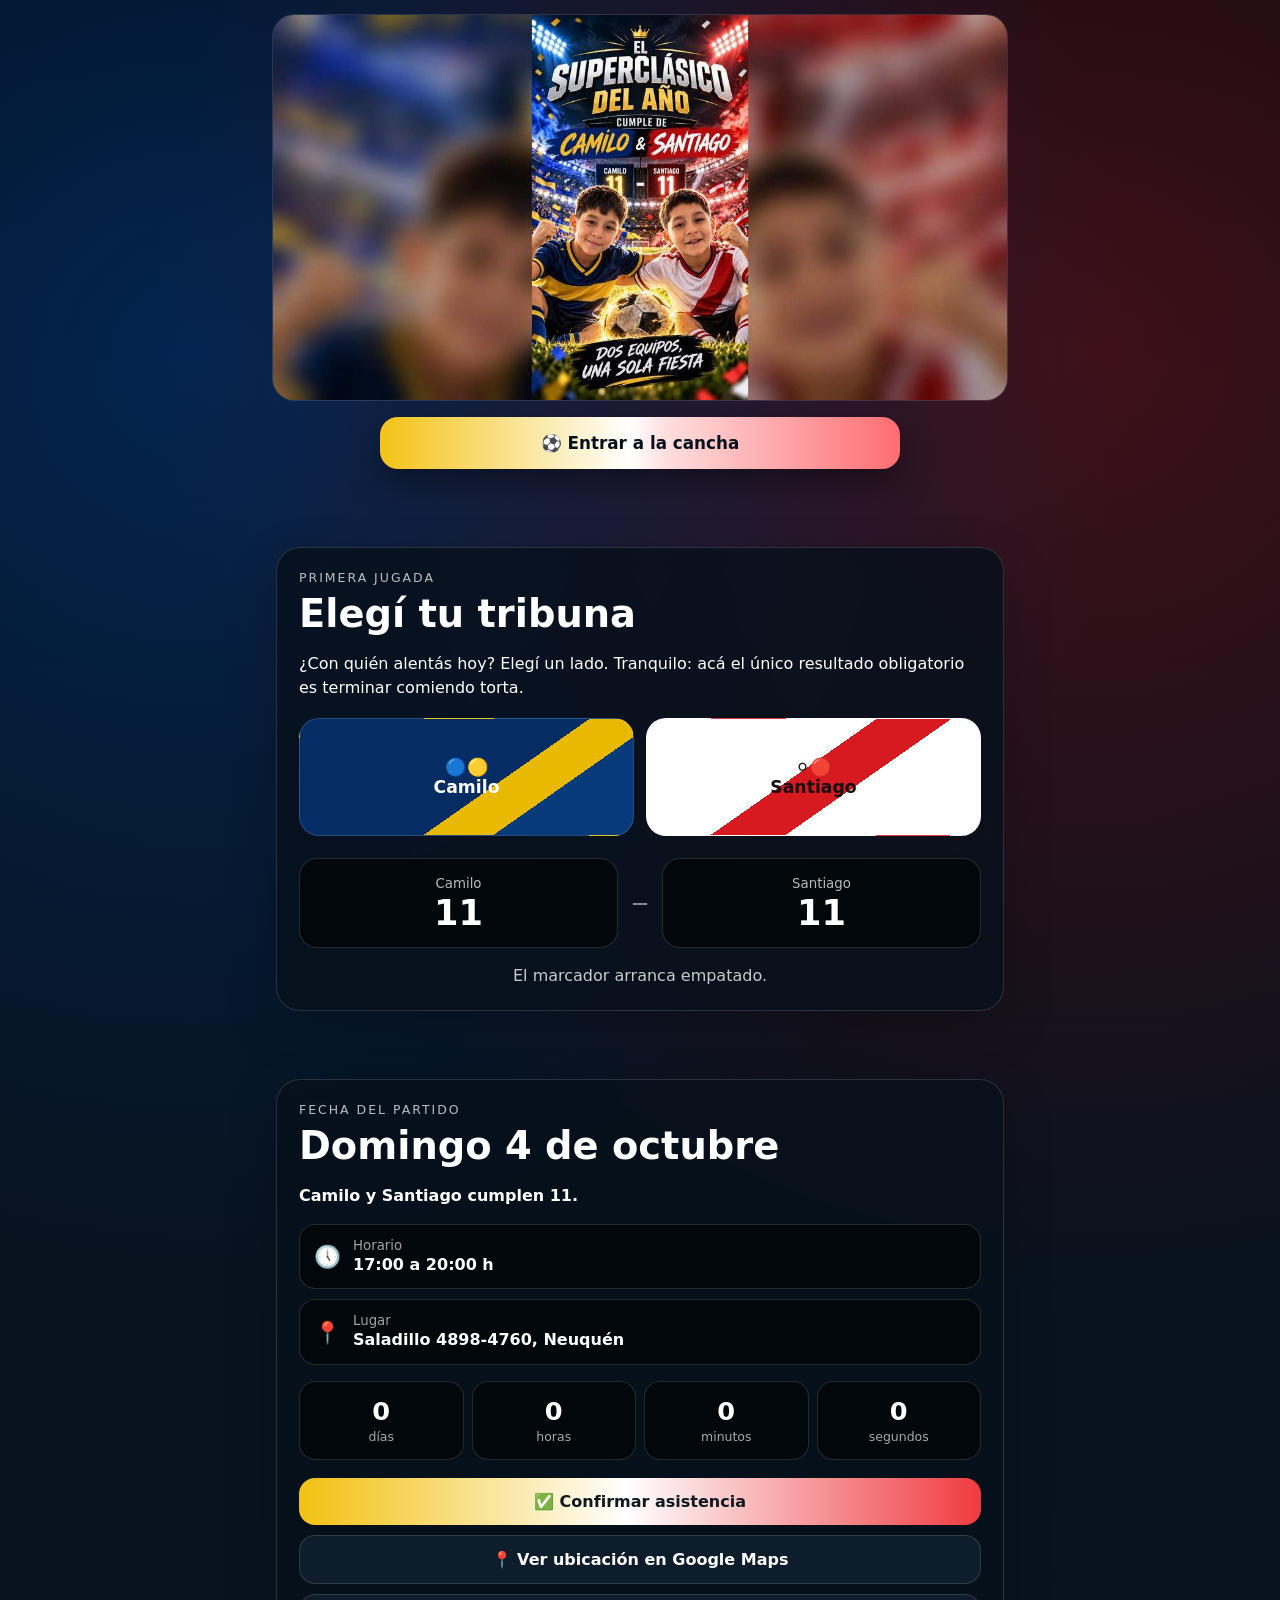
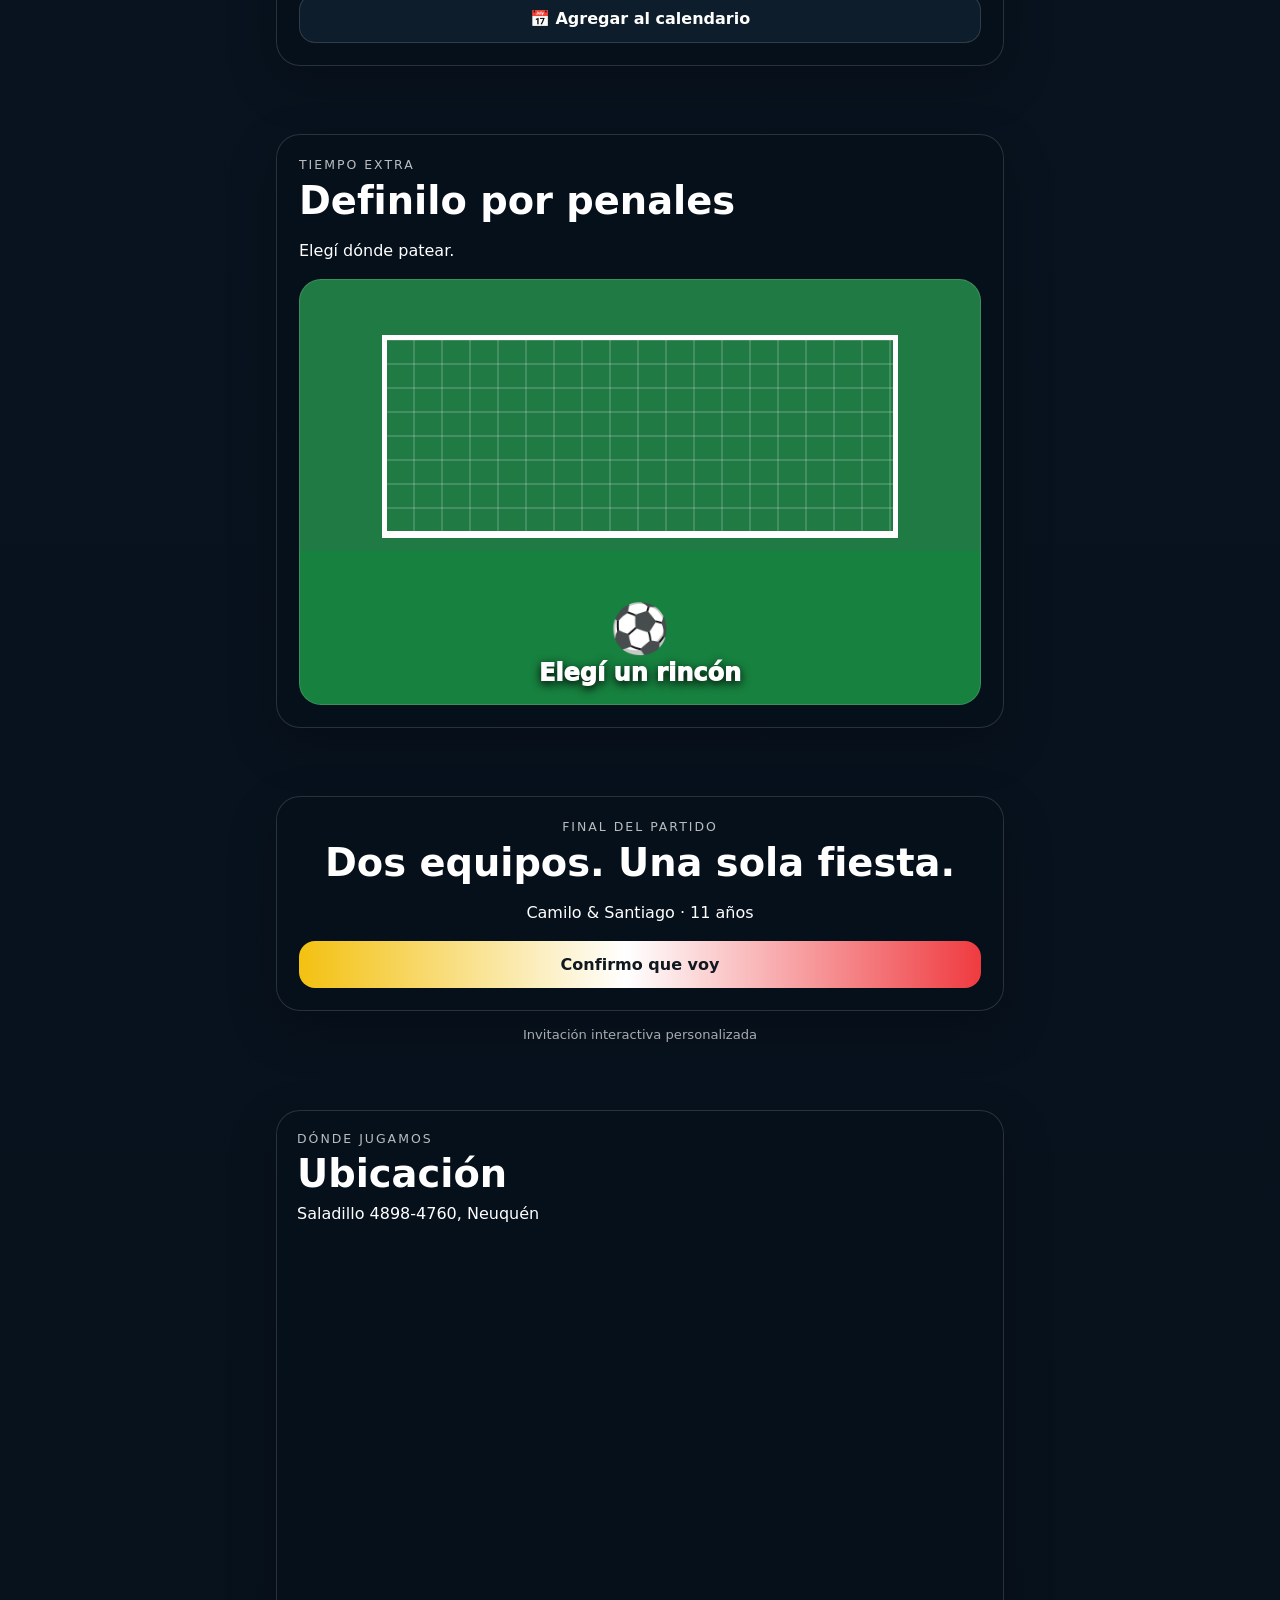
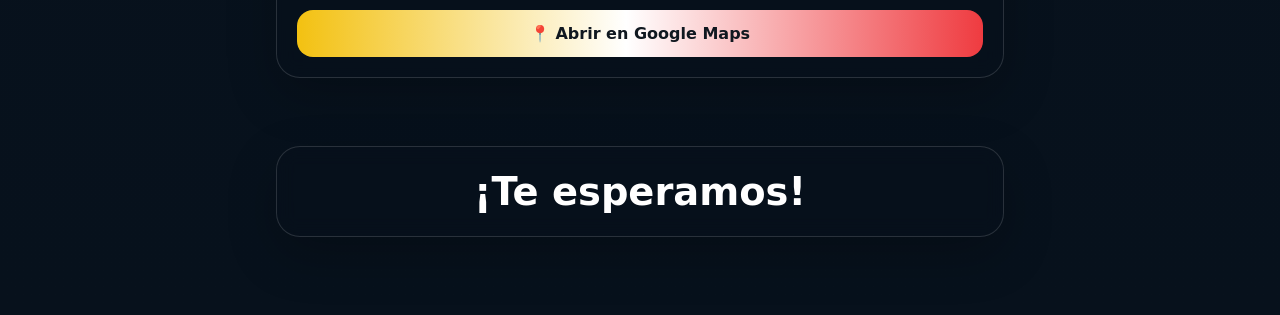
==== cumple-cami-santi.html @ a88ed733 "Add files via upload" ====
<!DOCTYPE html>
<html lang="es">
<head>
<meta charset="utf-8" />
<meta name="viewport" content="width=device-width,initial-scale=1,viewport-fit=cover" />
<meta name="theme-color" content="#08131f" />
<meta name="description" content="El Superclásico del Año: cumpleaños de Camilo y Santiago. Domingo 4 de octubre, de 17 a 20 h.">
<meta property="og:type" content="website">
<meta property="og:title" content="⚽ El Superclásico del Año — Camilo & Santiago">
<meta property="og:description" content="Domingo 4 de octubre · 17:00 a 20:00 h · ¡Te esperamos!">
<meta property="og:url" content="https://neubyte.github.io/enclave.trovador/cumple-cami-santi/">
<meta property="og:image" content="https://neubyte.github.io/enclave.trovador/cumple-cami-santi-preview.jpg">
<meta property="og:image:secure_url" content="https://neubyte.github.io/enclave.trovador/cumple-cami-santi/cumple-cami-santi-preview.jpg">
<meta property="og:image:type" content="image/jpeg">
<meta property="og:image:width" content="1200">
<meta property="og:image:height" content="630">
<meta property="og:image:alt" content="Invitación al cumpleaños de Camilo y Santiago">
<meta name="twitter:card" content="summary_large_image">
<meta name="twitter:title" content="⚽ El Superclásico del Año — Camilo & Santiago">
<meta name="twitter:description" content="Domingo 4 de octubre · 17:00 a 20:00 h">
<meta name="twitter:image" content="https://neubyte.github.io/enclave.trovador/cumple-cami-santi-preview.jpg">

<title>El Superclásico del Año — Camilo & Santiago</title>
<link rel="canonical" href="https://neubyte.github.io/enclave.trovador/cumple-cami-santi/">
<style>
:root {
  --azul:#063b7a;
  --amarillo:#f4c316;
  --rojo:#d71920;
  --blanco:#ffffff;
  --negro:#07111c;
  --card:rgba(7,17,28,.82);
  --line:rgba(255,255,255,.14);
}
*{box-sizing:border-box}
button,a{-webkit-tap-highlight-color:transparent}
html{scroll-behavior:smooth}
body{
  margin:0;
  font-family:Inter,system-ui,-apple-system,Segoe UI,Roboto,Arial,sans-serif;
  color:#fff;
  background:
    radial-gradient(circle at 15% 10%, rgba(0,82,190,.35), transparent 28%),
    radial-gradient(circle at 85% 10%, rgba(215,25,32,.28), transparent 28%),
    linear-gradient(180deg,#040a11,#08131f 38%,#07111c);
}
button,a{font:inherit}
.wrap{max-width:760px;margin:auto;padding:0 16px 44px}
.hero{max-width:760px;margin:0 auto;padding:14px 12px 0}
.hero-image{display:block;width:100%;height:auto;border-radius:22px;border:1px solid rgba(255,255,255,.12)}
.enter{
  position:relative;z-index:2;
  margin:0 16px calc(8px + env(safe-area-inset-bottom));
  width:min(92%,520px);
  border:0;border-radius:18px;
  padding:16px 20px;
  font-weight:900;font-size:1.05rem;
  color:#07111c;
  background:linear-gradient(90deg,var(--amarillo),#fff 48%,#ffdedf 55%,#ff6d72);
  box-shadow:0 14px 34px rgba(0,0,0,.42);
  cursor:pointer;
}
.section{padding:34px 0}
.card{
  background:var(--card);
  border:1px solid var(--line);
  border-radius:24px;
  padding:22px;
  backdrop-filter:blur(10px);
  box-shadow:0 18px 50px rgba(0,0,0,.22);
}
.kicker{font-size:.78rem;letter-spacing:.16em;text-transform:uppercase;opacity:.72}
h2{margin:.35rem 0 1rem;font-size:clamp(1.6rem,6vw,2.4rem)}
p{line-height:1.5}
.teams{display:grid;grid-template-columns:1fr 1fr;gap:12px;margin-top:18px}
.team{
  min-height:118px;border:1px solid var(--line);border-radius:20px;padding:18px;
  color:white;font-weight:900;font-size:1.08rem;cursor:pointer;position:relative;overflow:hidden;
  transition:.2s transform,.2s border-color,.2s box-shadow;
}
.team:hover,.team:focus{transform:translateY(-2px)}
.team.boca{background:linear-gradient(145deg,#052d63 0 58%,#e8b900 58% 72%,#063b7a 72%)}
.team.river{background:linear-gradient(145deg,#fff 0 46%,#d71920 46% 61%,#fff 61%);color:#111}
.team.selected{outline:3px solid #fff;box-shadow:0 0 0 5px rgba(255,255,255,.1),0 12px 30px rgba(0,0,0,.28)}
.score{display:grid;grid-template-columns:1fr auto 1fr;gap:14px;align-items:center;margin:22px 0 0}
.scorebox{
  text-align:center;border-radius:18px;padding:14px 10px;background:#02070b;border:1px solid var(--line)
}
.scorebox strong{display:block;font-size:2.2rem}
.scorebox small{opacity:.72}
.vs{font-weight:900;opacity:.5}
.event-info{display:grid;gap:10px;margin:16px 0}
.event-row{display:flex;align-items:center;gap:12px;padding:13px 14px;border-radius:16px;background:#02070b;border:1px solid var(--line)}
.event-icon{font-size:1.35rem;flex:0 0 auto}
.event-row small{display:block;opacity:.62;margin-bottom:2px}
.event-row strong{display:block;font-size:1rem;line-height:1.3}
.counter{display:grid;grid-template-columns:repeat(4,1fr);gap:8px;margin-top:14px}
.unit{text-align:center;background:#02070b;border:1px solid var(--line);border-radius:16px;padding:14px 8px}
.unit b{font-size:1.6rem;display:block}
.unit span{font-size:.78rem;opacity:.65}
.actions{display:grid;gap:10px;margin-top:18px}
.btn{
  display:block;width:100%;text-align:center;text-decoration:none;
  padding:14px 16px;border-radius:16px;border:1px solid var(--line);
  background:#0e1d2b;color:#fff;font-weight:800;cursor:pointer;
}
.btn.primary{background:linear-gradient(90deg,#f3c111,#fff 48%,#ef3b40);color:#101820;border:none}
.btn.disabled{opacity:.42;cursor:not-allowed}
.penal-wrap{position:relative;aspect-ratio:16/10;border-radius:22px;overflow:hidden;background:
  linear-gradient(#1f7a43 0 64%,#17813f 64%);
  border:1px solid var(--line);
}
.goal{
  position:absolute;left:12%;right:12%;top:13%;height:48%;
  border:5px solid #fff;border-bottom-width:7px;
  background:
   repeating-linear-gradient(90deg,transparent 0 26px,rgba(255,255,255,.16) 26px 28px),
   repeating-linear-gradient(0deg,transparent 0 22px,rgba(255,255,255,.16) 22px 24px);
}
.target{position:absolute;width:25%;height:48%;top:13%;border:0;background:transparent;cursor:pointer}
.target.left{left:12%} .target.center{left:37.5%} .target.right{right:12%}
.ball{
  position:absolute;
  left:50%;
  bottom:11%;
  transform:translateX(-50%);
  font-size:48px;
  transition:left .48s cubic-bezier(.2,.8,.2,1),
             bottom .48s cubic-bezier(.2,.8,.2,1),
             transform .48s cubic-bezier(.2,.8,.2,1);
  z-index:4;
}
.goalmsg{position:absolute;left:0;right:0;bottom:4%;text-align:center;font-size:1.5rem;font-weight:1000;text-shadow:0 3px 10px #000}
.map-card{overflow:hidden;padding:0}
.map-head{padding:20px 20px 14px}
.map-frame{width:100%;height:340px;border:0;display:block}
.map-actions{padding:14px 20px 20px}
.footer{text-align:center;opacity:.65;font-size:.82rem;padding-top:16px}
.confetti{position:fixed;inset:0;pointer-events:none;z-index:99;overflow:hidden}
.confetti i{position:absolute;top:-20px;width:10px;height:16px;animation:fall 1.8s linear forwards}
@keyframes fall{to{transform:translateY(110vh) rotate(720deg);opacity:.9}}
@media (max-width:440px){
  .wrap{padding-left:12px;padding-right:12px}
  .card{padding:18px}
  .unit{padding:12px 4px}
  .unit b{font-size:1.35rem}
  .unit span{font-size:.68rem}
}
</style>
</head>
<body>
<section class="hero" id="inicio"><img class="hero-image" src="cumple-cami-santi-preview.jpg" alt="El Superclásico del Año, cumple de Camilo y Santiago"></section>

<div class="wrap" style="padding-top:16px">
  <button class="enter" style="position:static;margin:0 auto;display:block"
    onclick="document.querySelector('#elegi').scrollIntoView({behavior:'smooth'})">
    ⚽ Entrar a la cancha
  </button>
</div>

<main class="wrap">
  <section class="section" id="elegi">
    <div class="card">
      <div class="kicker">Primera jugada</div>
      <h2>Elegí tu tribuna</h2>
      <p>¿Con quién alentás hoy? Elegí un lado. Tranquilo: acá el único resultado obligatorio es terminar comiendo torta.</p>
      <div class="teams">
        <button class="team boca" id="bocaBtn" onclick="chooseTeam('boca')">🔵🟡<br>Camilo</button>
        <button class="team river" id="riverBtn" onclick="chooseTeam('river')">⚪🔴<br>Santiago</button>
      </div>
      <div class="score">
        <div class="scorebox"><small>Camilo</small><strong id="bocaScore">11</strong></div>
        <div class="vs">—</div>
        <div class="scorebox"><small>Santiago</small><strong id="riverScore">11</strong></div>
      </div>
      <p id="teamMsg" style="text-align:center;margin-bottom:0;opacity:.78">El marcador arranca empatado.</p>
    </div>
  </section>

  <section class="section">
    <div class="card">
      <div class="kicker">Fecha del partido</div>
      <h2>Domingo 4 de octubre</h2>
      <p><strong>Camilo y Santiago cumplen 11.</strong></p>
      <div class="event-info">
        <div class="event-row">
          <span class="event-icon">🕔</span>
          <div><small>Horario</small><strong>17:00 a 20:00 h</strong></div>
        </div>
        <div class="event-row">
          <span class="event-icon">📍</span>
          <div><small>Lugar</small><strong>Saladillo 4898-4760, Neuquén</strong></div>
        </div>
      </div>
      <div class="counter">
        <div class="unit"><b id="days">--</b><span>días</span></div>
        <div class="unit"><b id="hours">--</b><span>horas</span></div>
        <div class="unit"><b id="mins">--</b><span>minutos</span></div>
        <div class="unit"><b id="secs">--</b><span>segundos</span></div>
      </div>
      <div class="actions">
        <button class="btn primary" onclick="shareWhatsApp()">✅ Confirmar asistencia</button>
        <a class="btn" href="https://maps.app.goo.gl/YKvJ166bS27GcrrD7" target="_blank" rel="noopener noreferrer">📍 Ver ubicación en Google Maps</a>
        <button class="btn" onclick="downloadICS()">📅 Agregar al calendario</button>
      </div>
    </div>
  </section>

  <section class="section">
    <div class="card">
      <div class="kicker">Tiempo extra</div>
      <h2>Definilo por penales</h2>
      <p>Elegí dónde patear.</p>
      <div class="penal-wrap" id="penal">
        <div class="goal"></div>
        <button aria-label="Patear a la izquierda" class="target left" onclick="shoot('left')"></button>
        <button aria-label="Patear al centro" class="target center" onclick="shoot('center')"></button>
        <button aria-label="Patear a la derecha" class="target right" onclick="shoot('right')"></button>
        <div class="ball" id="ball">⚽</div>
        <div class="goalmsg" id="goalmsg">Elegí un rincón</div>
      </div>
    </div>
  </section>

  <section class="section">
    <div class="card" style="text-align:center">
      <div class="kicker">Final del partido</div>
      <h2>Dos equipos. Una sola fiesta.</h2>
      <p>Camilo & Santiago · 11 años</p>
      <button class="btn primary" onclick="shareWhatsApp()">Confirmo que voy</button>
    </div>
    <div class="footer">Invitación interactiva personalizada</div>
  </section>

  <section class="section" id="mapa">
    <div class="card map-card">
      <div class="map-head">
        <div class="kicker">Dónde jugamos</div>
        <h2 style="margin-bottom:.35rem">Ubicación</h2>
        <p style="margin-top:0">Saladillo 4898-4760, Neuquén</p>
      </div>
      <iframe
        class="map-frame"
        title="Mapa del lugar del cumpleaños"
        loading="lazy"
        referrerpolicy="no-referrer-when-downgrade"
        src="https://www.google.com/maps?q=Saladillo%204898-4760%2C%20Neuqu%C3%A9n&output=embed">
      </iframe>
      <div class="map-actions">
        <a class="btn primary"
           href="https://maps.app.goo.gl/YKvJ166bS27GcrrD7"
           target="_blank"
           rel="noopener noreferrer">📍 Abrir en Google Maps</a>
      </div>
    </div>
  </section>

  <section class="section">
    <div class="card" style="text-align:center">
      <h2 style="margin:0">¡Te esperamos!</h2>
    </div>
  </section>

</main>

<div class="confetti" id="confetti"></div>

<script>
const EVENT_DATE = new Date('2026-10-04T17:00:00-03:00');
let choice = localStorage.getItem('equipoCumple') || null;

function chooseTeam(team){
  choice = team;
  localStorage.setItem('equipoCumple', team);
  document.getElementById('bocaBtn').classList.toggle('selected', team==='boca');
  document.getElementById('riverBtn').classList.toggle('selected', team==='river');
  document.getElementById('bocaScore').textContent = team==='boca' ? '12' : '11';
  document.getElementById('riverScore').textContent = team==='river' ? '12' : '11';
  document.getElementById('teamMsg').textContent = team==='boca'
    ? 'Elegiste la tribuna de Camilo 🔵🟡'
    : 'Elegiste la tribuna de Santiago ⚪🔴';
  burst();
}
if(choice) chooseTeam(choice);

function tick(){
  const diff = EVENT_DATE - new Date();
  if(diff <= 0){
    days.textContent = hours.textContent = mins.textContent = secs.textContent = '0';
    return;
  }
  days.textContent = Math.floor(diff/86400000);
  hours.textContent = Math.floor((diff%86400000)/3600000);
  mins.textContent = Math.floor((diff%3600000)/60000);
  secs.textContent = Math.floor((diff%60000)/1000).toString().padStart(2,'0');
}
tick(); setInterval(tick, 1000);

function shareWhatsApp(){
  const team = choice === 'boca' ? 'Camilo/Boca' : choice === 'river' ? 'Santiago/River' : 'todavía no elegí tribuna';
  const msg = `¡Hola! Confirmo asistencia al cumple de Camilo y Santiago ⚽🎉\nMi tribuna: ${team}`;
  window.open('https://wa.me/5492996238668?text=' + encodeURIComponent(msg), '_blank');
}

function downloadICS(){
  const text = [
    'BEGIN:VCALENDAR',
    'VERSION:2.0',
    'PRODID:-//Cumple Camilo y Santiago//ES',
    'BEGIN:VEVENT',
    'UID:camilo-santiago-20261004@cumple',
    'DTSTAMP:20260924T203000Z',
    'DTSTART:20261004T200000Z',
    'DTEND:20261004T230000Z',
    'SUMMARY:Cumple de Camilo y Santiago',
    'DESCRIPTION:El Superclásico del Año. Dos equipos, una sola fiesta.',
    'END:VEVENT',
    'END:VCALENDAR'
  ].join('\r\n');
  const blob = new Blob([text], {type:'text/calendar'});
  const url = URL.createObjectURL(blob);
  const a = document.createElement('a');
  a.href = url; a.download = 'Cumple_Camilo_Santiago.ics';
  a.click(); URL.revokeObjectURL(url);
}

let shotInProgress = false;

function shoot(side){
  if(shotInProgress) return;
  shotInProgress = true;

  const ball = document.getElementById('ball');
  const msg = document.getElementById('goalmsg');

  ball.style.transition = 'none';
  ball.style.left = '50%';
  ball.style.bottom = '11%';
  ball.style.transform = 'translateX(-50%) scale(1)';
  msg.textContent = '¡Va el remate!';

  requestAnimationFrame(() => {
    requestAnimationFrame(() => {
      ball.style.transition =
        'left .48s cubic-bezier(.2,.8,.2,1), bottom .48s cubic-bezier(.2,.8,.2,1), transform .48s cubic-bezier(.2,.8,.2,1)';

      const positions = {
        left:   { left:'27%', bottom:'54%' },
        center: { left:'50%', bottom:'50%' },
        right:  { left:'73%', bottom:'54%' }
      };
      const p = positions[side] || positions.center;

      ball.style.left = p.left;
      ball.style.bottom = p.bottom;
      ball.style.transform = 'translateX(-50%) scale(.58)';
    });
  });

  setTimeout(() => {
    msg.textContent = '¡GOOOOL! ⚽🎉 Tocá otro rincón para patear de nuevo';
    burst();
    shotInProgress = false;
  }, 520);
}

function burst(){
  const box = document.getElementById('confetti');
  const colors = ['#f4c316','#063b7a','#ffffff','#d71920'];
  for(let i=0;i<36;i++){
    const el=document.createElement('i');
    el.style.left=Math.random()*100+'vw';
    el.style.background=colors[Math.floor(Math.random()*colors.length)];
    el.style.animationDelay=(Math.random()*.4)+'s';
    el.style.transform=`rotate(${Math.random()*360}deg)`;
    box.appendChild(el);
    setTimeout(()=>el.remove(),2300);
  }
}
</script>
</body>
</html>
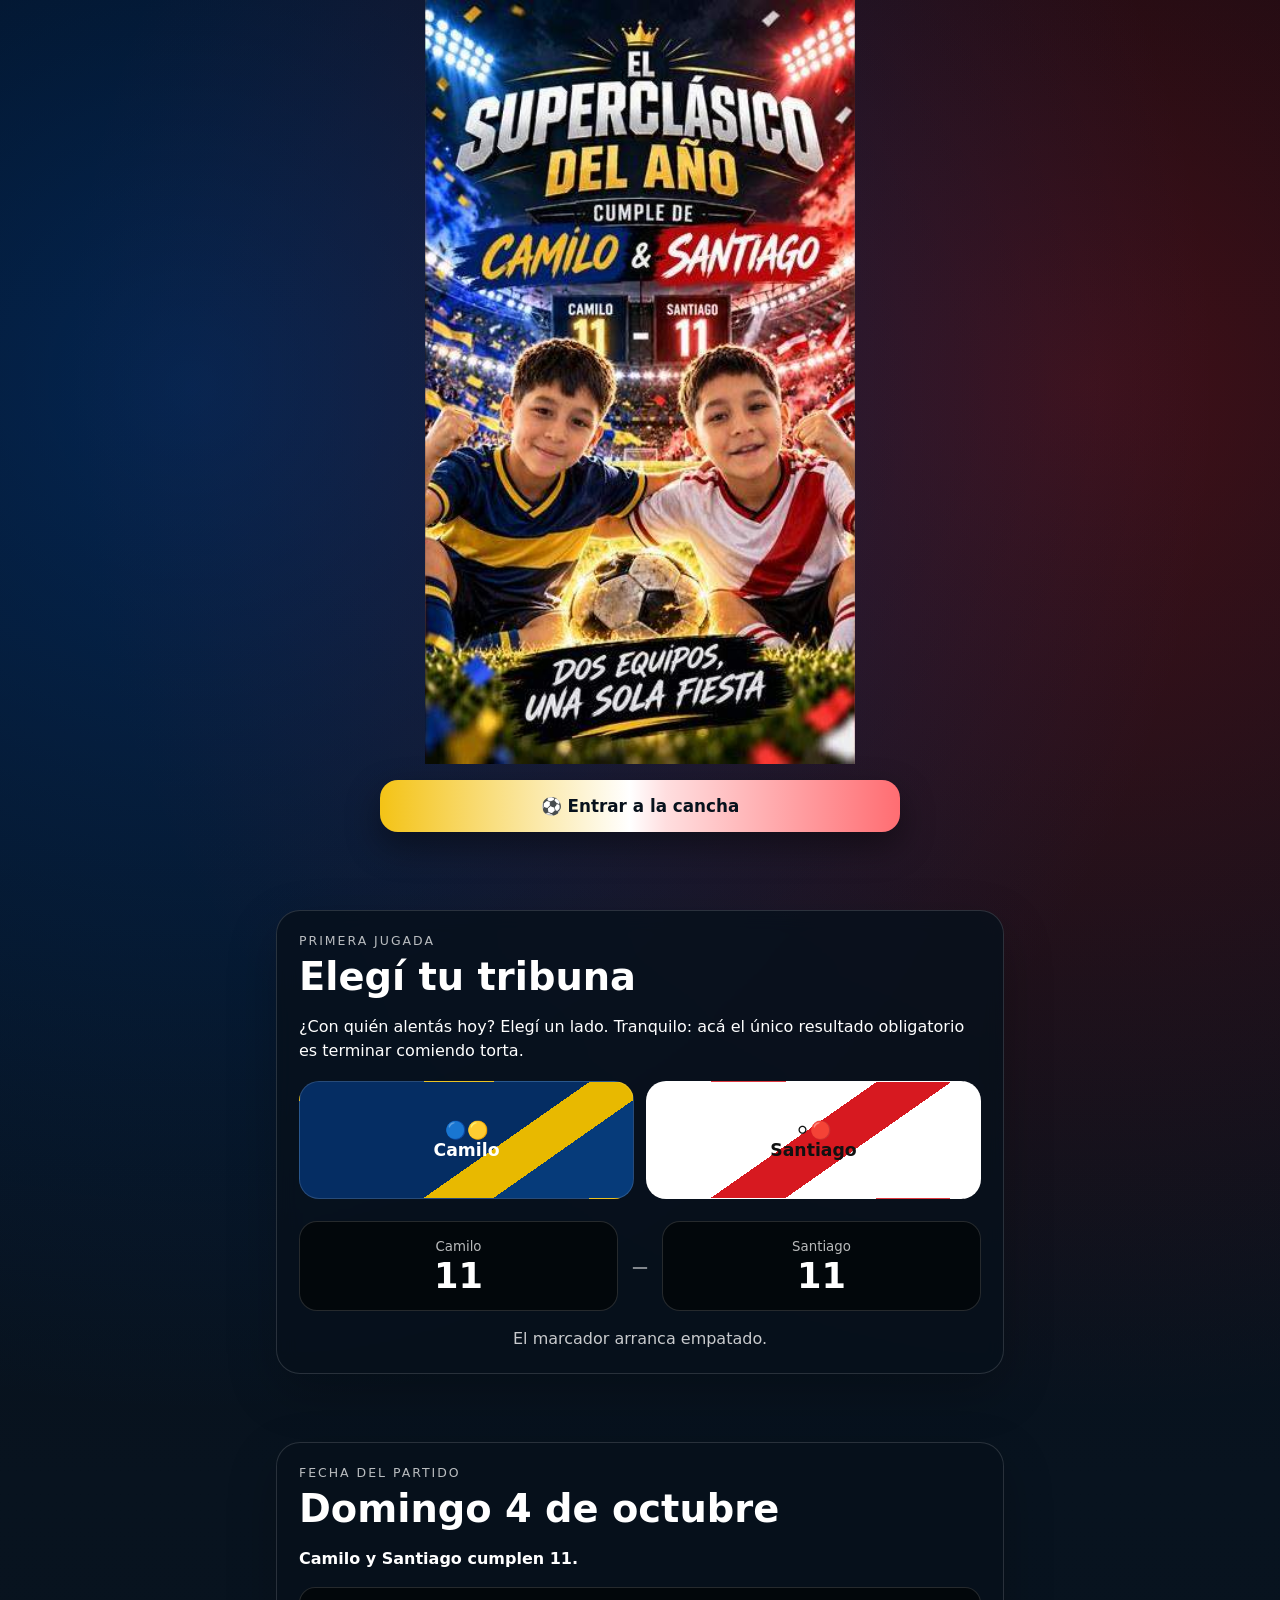
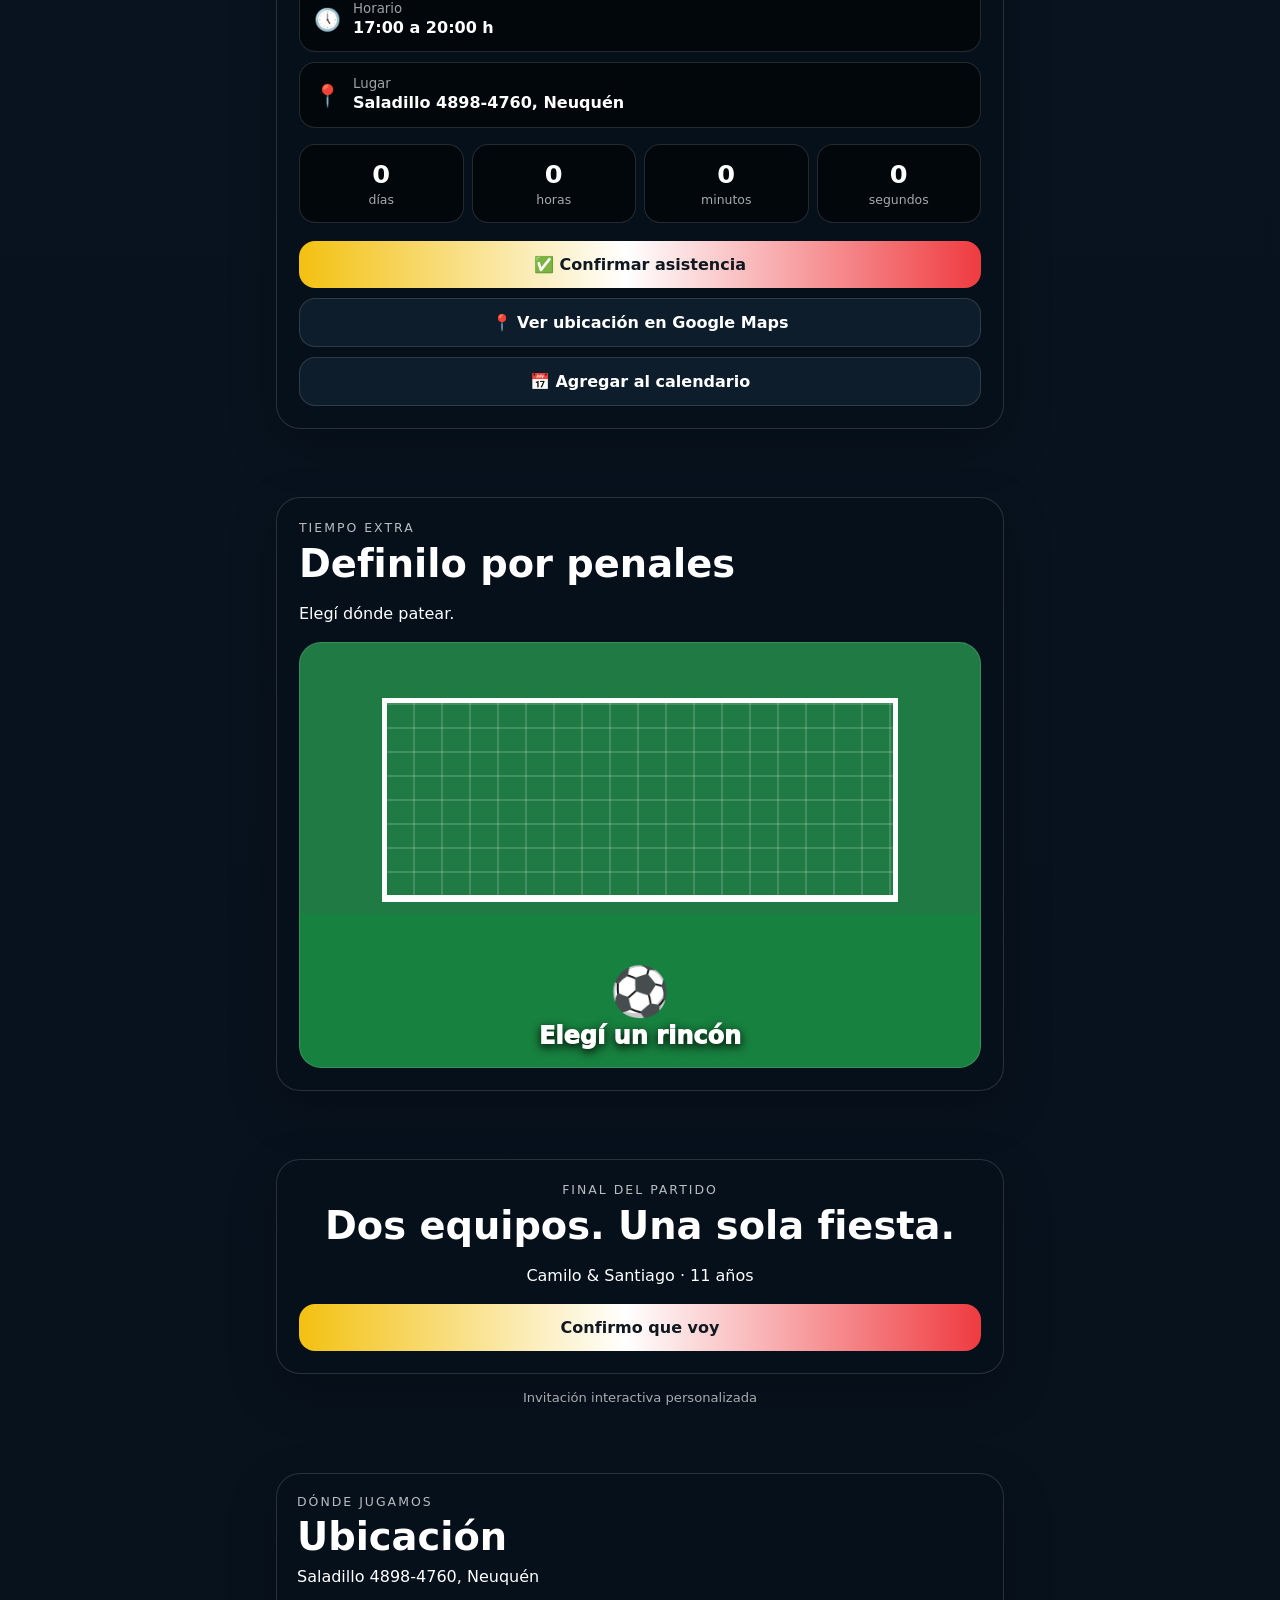
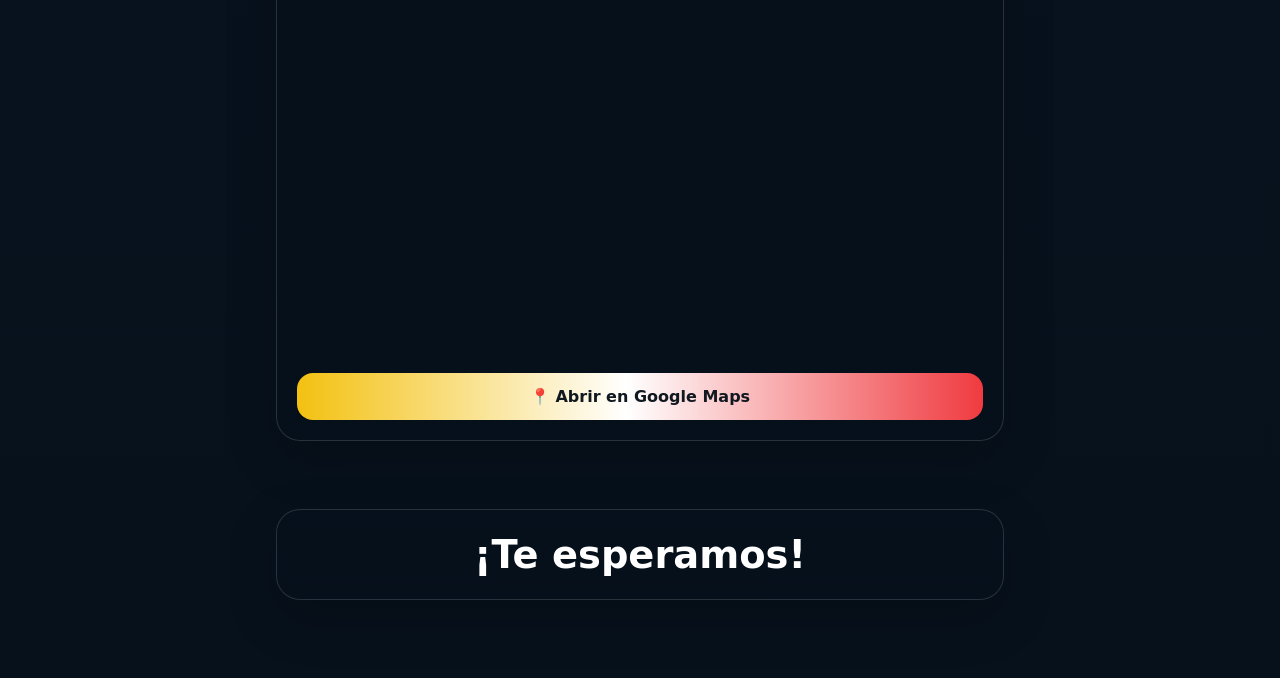
==== commit 4ba8feb1: "Restore large portrait hero and fix social metadata" ====
--- a/cumple-cami-santi.html
+++ b/cumple-cami-santi.html
@@ -8,9 +8,9 @@
 <meta property="og:type" content="website">
 <meta property="og:title" content="⚽ El Superclásico del Año — Camilo & Santiago">
 <meta property="og:description" content="Domingo 4 de octubre · 17:00 a 20:00 h · ¡Te esperamos!">
-<meta property="og:url" content="https://neubyte.github.io/enclave.trovador/cumple-cami-santi/">
-<meta property="og:image" content="https://neubyte.github.io/enclave.trovador/cumple-cami-santi-preview.jpg">
-<meta property="og:image:secure_url" content="https://neubyte.github.io/enclave.trovador/cumple-cami-santi/cumple-cami-santi-preview.jpg">
+<meta property="og:url" content="https://neubyte.github.io/enclave.trovador/cumple-cami-santi.html">
+<meta property="og:image" content="https://neubyte.github.io/enclave.trovador/cumple-cami-santi-preview.jpg?v=2">
+<meta property="og:image:secure_url" content="https://neubyte.github.io/enclave.trovador/cumple-cami-santi-preview.jpg?v=2">
 <meta property="og:image:type" content="image/jpeg">
 <meta property="og:image:width" content="1200">
 <meta property="og:image:height" content="630">
@@ -18,10 +18,10 @@
 <meta name="twitter:card" content="summary_large_image">
 <meta name="twitter:title" content="⚽ El Superclásico del Año — Camilo & Santiago">
 <meta name="twitter:description" content="Domingo 4 de octubre · 17:00 a 20:00 h">
-<meta name="twitter:image" content="https://neubyte.github.io/enclave.trovador/cumple-cami-santi-preview.jpg">
+<meta name="twitter:image" content="https://neubyte.github.io/enclave.trovador/cumple-cami-santi-preview.jpg?v=2">
 
 <title>El Superclásico del Año — Camilo & Santiago</title>
-<link rel="canonical" href="https://neubyte.github.io/enclave.trovador/cumple-cami-santi/">
+<link rel="canonical" href="https://neubyte.github.io/enclave.trovador/cumple-cami-santi.html">
 <style>
 :root {
   --azul:#063b7a;
@@ -46,8 +46,23 @@
 }
 button,a{font:inherit}
 .wrap{max-width:760px;margin:auto;padding:0 16px 44px}
-.hero{max-width:760px;margin:0 auto;padding:14px 12px 0}
-.hero-image{display:block;width:100%;height:auto;border-radius:22px;border:1px solid rgba(255,255,255,.12)}
+.hero{
+  width:min(100%,430px);
+  aspect-ratio:9/16;
+  margin:0 auto;
+  padding:0;
+  overflow:hidden;
+  background:#050b12;
+}
+.hero-image{
+  display:block;
+  width:100%;
+  height:100%;
+  object-fit:cover;
+  object-position:center center;
+  border:0;
+  border-radius:0;
+}
 .enter{
   position:relative;z-index:2;
   margin:0 16px calc(8px + env(safe-area-inset-bottom));
